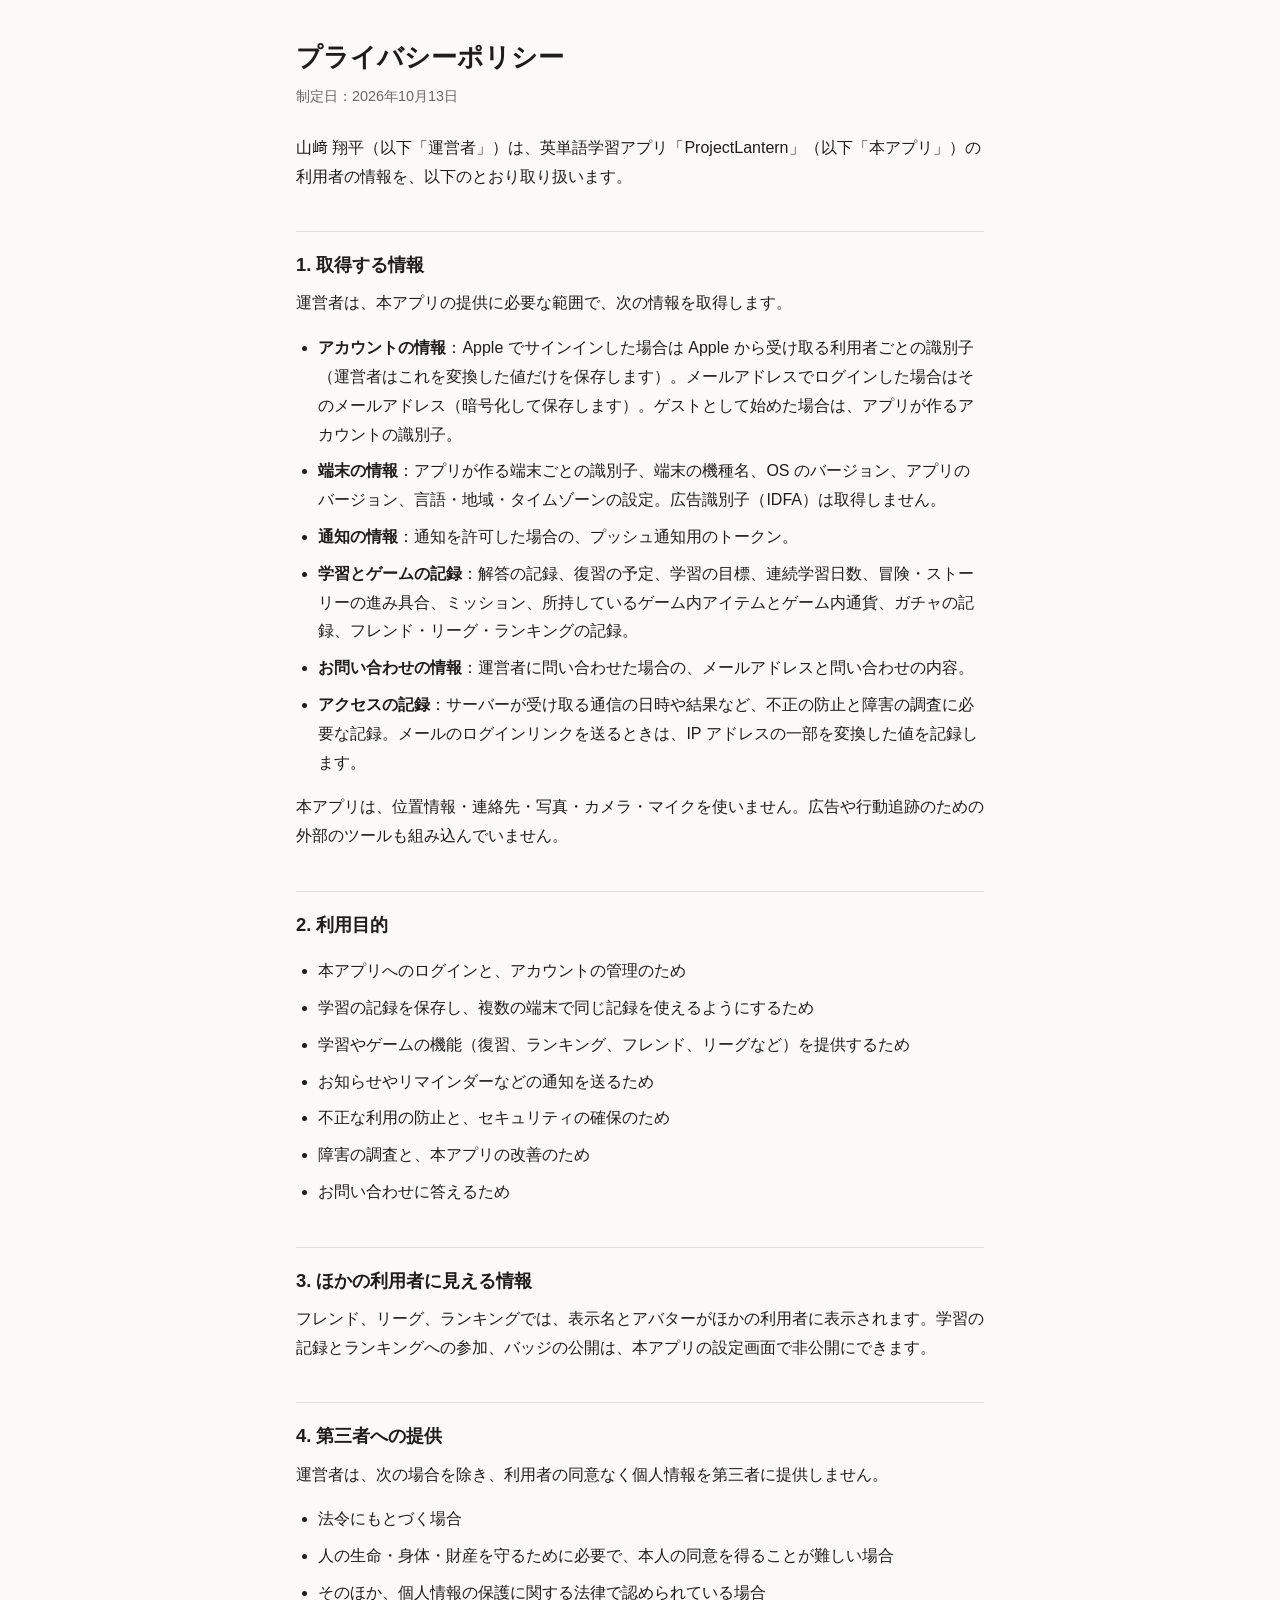
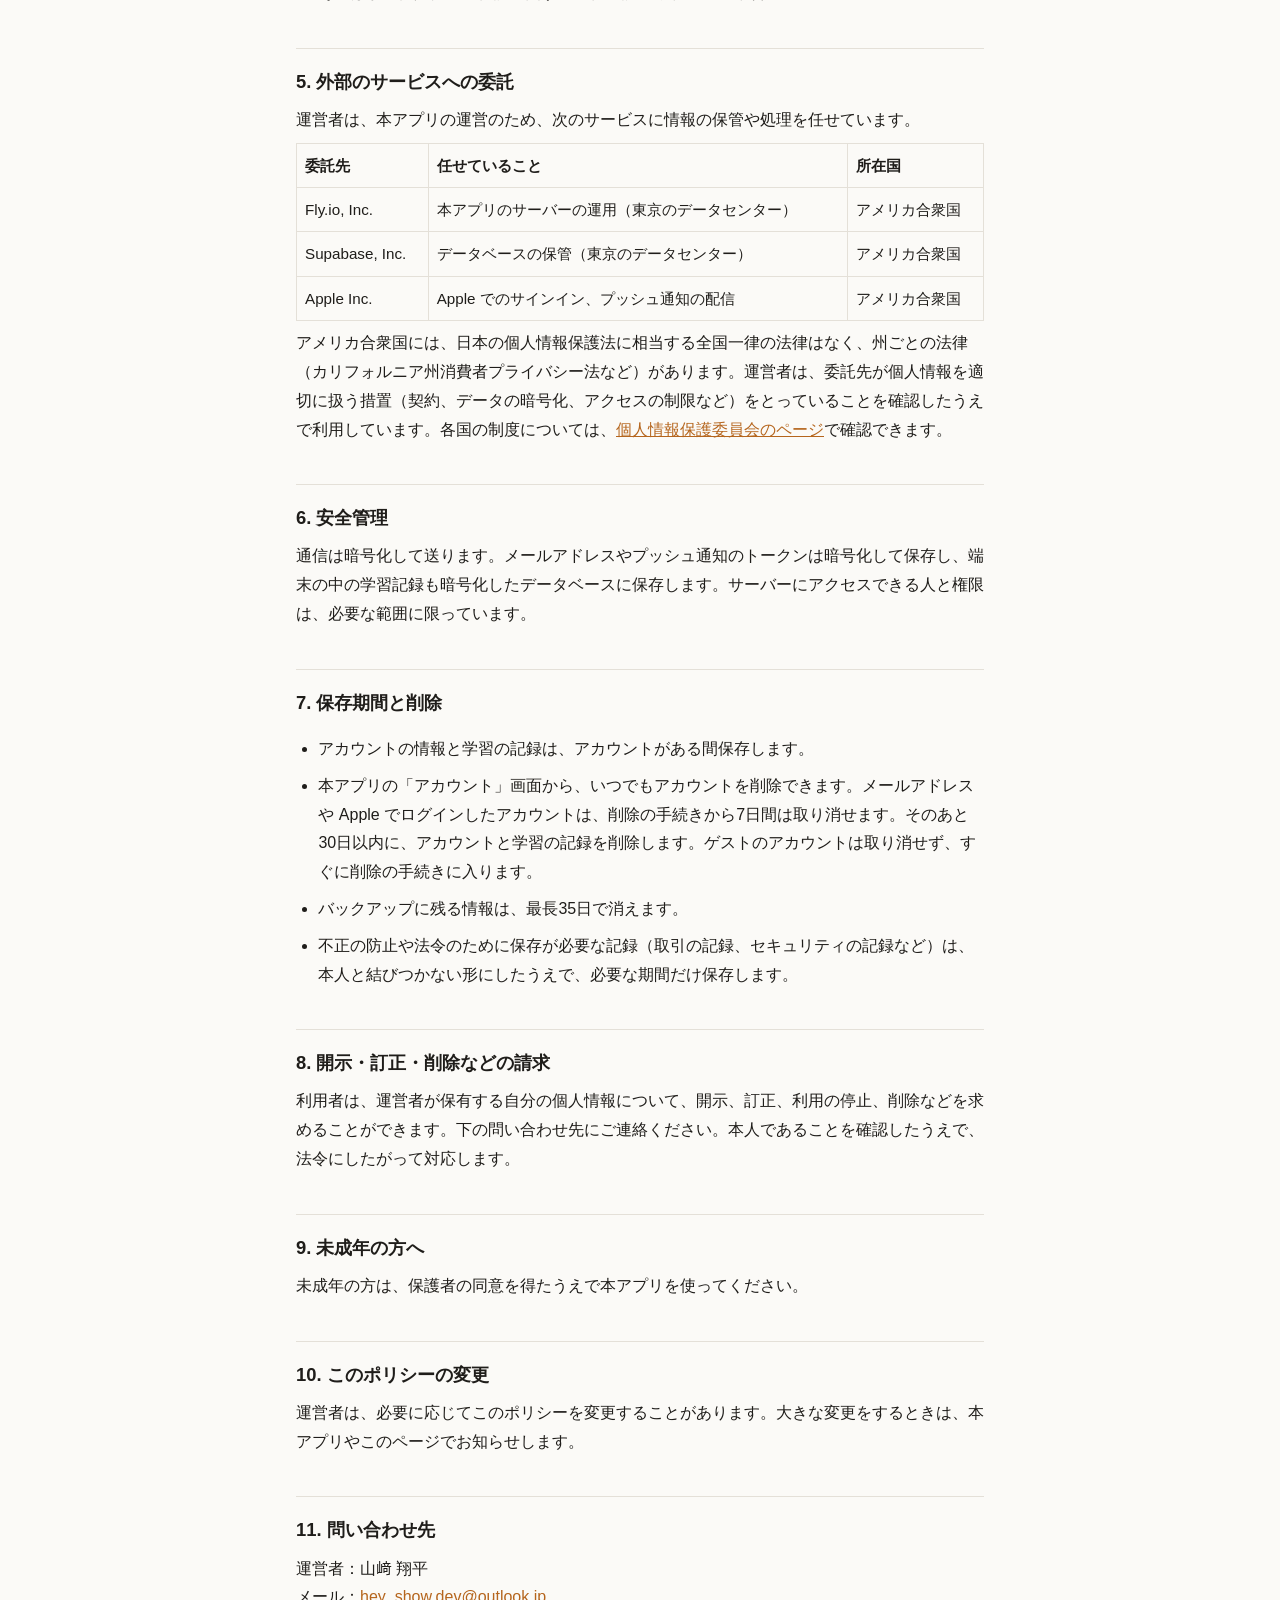
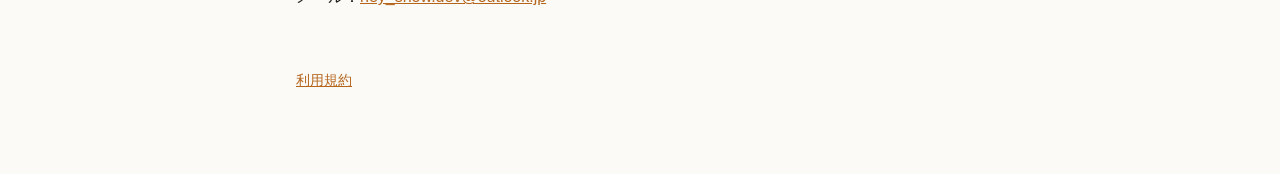
==== privacy.html @ fb2f6f98 "Add terms of service, privacy policy and support page" ====
<!doctype html>
<html lang="ja">
<head>
<meta charset="utf-8">
<meta name="viewport" content="width=device-width, initial-scale=1">
<title>プライバシーポリシー</title>
<link rel="stylesheet" href="style.css">
</head>
<body>
<main>
<h1>プライバシーポリシー</h1>
<p class="meta">制定日：2026年10月13日</p>

<p>山﨑 翔平（以下「運営者」）は、英単語学習アプリ「ProjectLantern」（以下「本アプリ」）の利用者の情報を、以下のとおり取り扱います。</p>

<h2>1. 取得する情報</h2>
<p>運営者は、本アプリの提供に必要な範囲で、次の情報を取得します。</p>
<ul>
  <li><strong>アカウントの情報</strong>：Apple でサインインした場合は Apple から受け取る利用者ごとの識別子（運営者はこれを変換した値だけを保存します）。メールアドレスでログインした場合はそのメールアドレス（暗号化して保存します）。ゲストとして始めた場合は、アプリが作るアカウントの識別子。</li>
  <li><strong>端末の情報</strong>：アプリが作る端末ごとの識別子、端末の機種名、OS のバージョン、アプリのバージョン、言語・地域・タイムゾーンの設定。広告識別子（IDFA）は取得しません。</li>
  <li><strong>通知の情報</strong>：通知を許可した場合の、プッシュ通知用のトークン。</li>
  <li><strong>学習とゲームの記録</strong>：解答の記録、復習の予定、学習の目標、連続学習日数、冒険・ストーリーの進み具合、ミッション、所持しているゲーム内アイテムとゲーム内通貨、ガチャの記録、フレンド・リーグ・ランキングの記録。</li>
  <li><strong>お問い合わせの情報</strong>：運営者に問い合わせた場合の、メールアドレスと問い合わせの内容。</li>
  <li><strong>アクセスの記録</strong>：サーバーが受け取る通信の日時や結果など、不正の防止と障害の調査に必要な記録。メールのログインリンクを送るときは、IP アドレスの一部を変換した値を記録します。</li>
</ul>
<p>本アプリは、位置情報・連絡先・写真・カメラ・マイクを使いません。広告や行動追跡のための外部のツールも組み込んでいません。</p>

<h2>2. 利用目的</h2>
<ul>
  <li>本アプリへのログインと、アカウントの管理のため</li>
  <li>学習の記録を保存し、複数の端末で同じ記録を使えるようにするため</li>
  <li>学習やゲームの機能（復習、ランキング、フレンド、リーグなど）を提供するため</li>
  <li>お知らせやリマインダーなどの通知を送るため</li>
  <li>不正な利用の防止と、セキュリティの確保のため</li>
  <li>障害の調査と、本アプリの改善のため</li>
  <li>お問い合わせに答えるため</li>
</ul>

<h2>3. ほかの利用者に見える情報</h2>
<p>フレンド、リーグ、ランキングでは、表示名とアバターがほかの利用者に表示されます。学習の記録とランキングへの参加、バッジの公開は、本アプリの設定画面で非公開にできます。</p>

<h2>4. 第三者への提供</h2>
<p>運営者は、次の場合を除き、利用者の同意なく個人情報を第三者に提供しません。</p>
<ul>
  <li>法令にもとづく場合</li>
  <li>人の生命・身体・財産を守るために必要で、本人の同意を得ることが難しい場合</li>
  <li>そのほか、個人情報の保護に関する法律で認められている場合</li>
</ul>

<h2>5. 外部のサービスへの委託</h2>
<p>運営者は、本アプリの運営のため、次のサービスに情報の保管や処理を任せています。</p>
<table>
  <tr><th>委託先</th><th>任せていること</th><th>所在国</th></tr>
  <tr><td>Fly.io, Inc.</td><td>本アプリのサーバーの運用（東京のデータセンター）</td><td>アメリカ合衆国</td></tr>
  <tr><td>Supabase, Inc.</td><td>データベースの保管（東京のデータセンター）</td><td>アメリカ合衆国</td></tr>
  <tr><td>Apple Inc.</td><td>Apple でのサインイン、プッシュ通知の配信</td><td>アメリカ合衆国</td></tr>
</table>
<p>アメリカ合衆国には、日本の個人情報保護法に相当する全国一律の法律はなく、州ごとの法律（カリフォルニア州消費者プライバシー法など）があります。運営者は、委託先が個人情報を適切に扱う措置（契約、データの暗号化、アクセスの制限など）をとっていることを確認したうえで利用しています。各国の制度については、<a href="https://www.ppc.go.jp/personalinfo/legal/kaiseihogohou/#gaikoku" rel="noopener">個人情報保護委員会のページ</a>で確認できます。</p>

<h2>6. 安全管理</h2>
<p>通信は暗号化して送ります。メールアドレスやプッシュ通知のトークンは暗号化して保存し、端末の中の学習記録も暗号化したデータベースに保存します。サーバーにアクセスできる人と権限は、必要な範囲に限っています。</p>

<h2>7. 保存期間と削除</h2>
<ul>
  <li>アカウントの情報と学習の記録は、アカウントがある間保存します。</li>
  <li>本アプリの「アカウント」画面から、いつでもアカウントを削除できます。メールアドレスや Apple でログインしたアカウントは、削除の手続きから7日間は取り消せます。そのあと30日以内に、アカウントと学習の記録を削除します。ゲストのアカウントは取り消せず、すぐに削除の手続きに入ります。</li>
  <li>バックアップに残る情報は、最長35日で消えます。</li>
  <li>不正の防止や法令のために保存が必要な記録（取引の記録、セキュリティの記録など）は、本人と結びつかない形にしたうえで、必要な期間だけ保存します。</li>
</ul>

<h2>8. 開示・訂正・削除などの請求</h2>
<p>利用者は、運営者が保有する自分の個人情報について、開示、訂正、利用の停止、削除などを求めることができます。下の問い合わせ先にご連絡ください。本人であることを確認したうえで、法令にしたがって対応します。</p>

<h2>9. 未成年の方へ</h2>
<p>未成年の方は、保護者の同意を得たうえで本アプリを使ってください。</p>

<h2>10. このポリシーの変更</h2>
<p>運営者は、必要に応じてこのポリシーを変更することがあります。大きな変更をするときは、本アプリやこのページでお知らせします。</p>

<h2>11. 問い合わせ先</h2>
<p>運営者：山﨑 翔平<br>
メール：<a href="mailto:hey_show.dev@outlook.jp">hey_show.dev@outlook.jp</a></p>

<footer><a href="terms.html">利用規約</a></footer>
</main>
</body>
</html>
---- style.css ----
:root {
  --bg: #fbfaf7;
  --text: #1f1d1a;
  --muted: #6b665e;
  --line: #e4e0d8;
  --accent: #b5651d;
}
@media (prefers-color-scheme: dark) {
  :root {
    --bg: #17161a;
    --text: #ecebe8;
    --muted: #a19d96;
    --line: #2f2d33;
    --accent: #f0a35e;
  }
}
* { box-sizing: border-box; }
body {
  margin: 0;
  background: var(--bg);
  color: var(--text);
  font-family: -apple-system, BlinkMacSystemFont, "Hiragino Sans", "Hiragino Kaku Gothic ProN", "Noto Sans JP", sans-serif;
  line-height: 1.8;
  font-size: 16px;
}
main { max-width: 720px; margin: 0 auto; padding: 40px 16px 80px; }
h1 { font-size: 1.6rem; line-height: 1.4; margin: 0 0 8px; }
h2 { font-size: 1.15rem; margin: 40px 0 8px; padding-top: 16px; border-top: 1px solid var(--line); }
p, li { margin: 8px 0; }
ul, ol { padding-left: 1.4em; }
.meta { color: var(--muted); font-size: 0.9rem; margin-bottom: 24px; }
a { color: var(--accent); }
table { border-collapse: collapse; width: 100%; font-size: 0.95rem; }
th, td { border: 1px solid var(--line); padding: 8px; text-align: left; vertical-align: top; }
footer { margin-top: 56px; color: var(--muted); font-size: 0.9rem; }
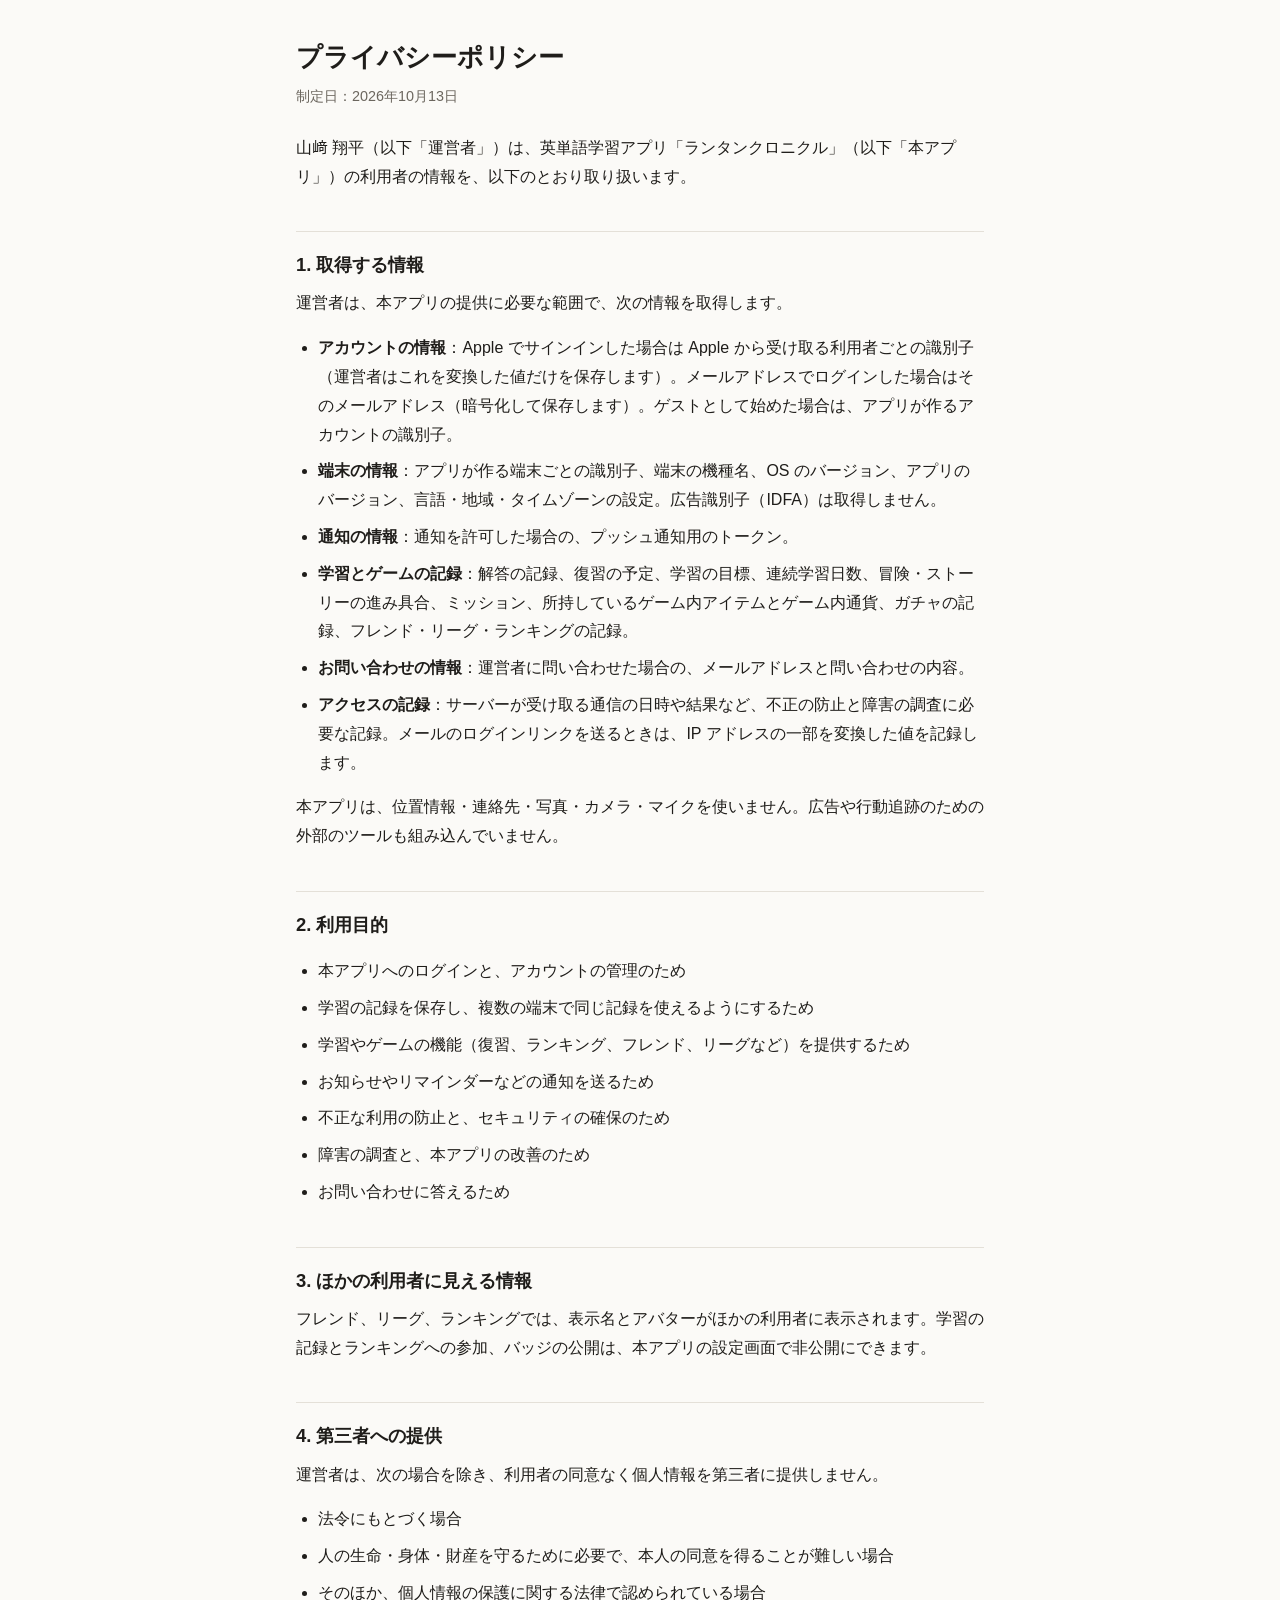
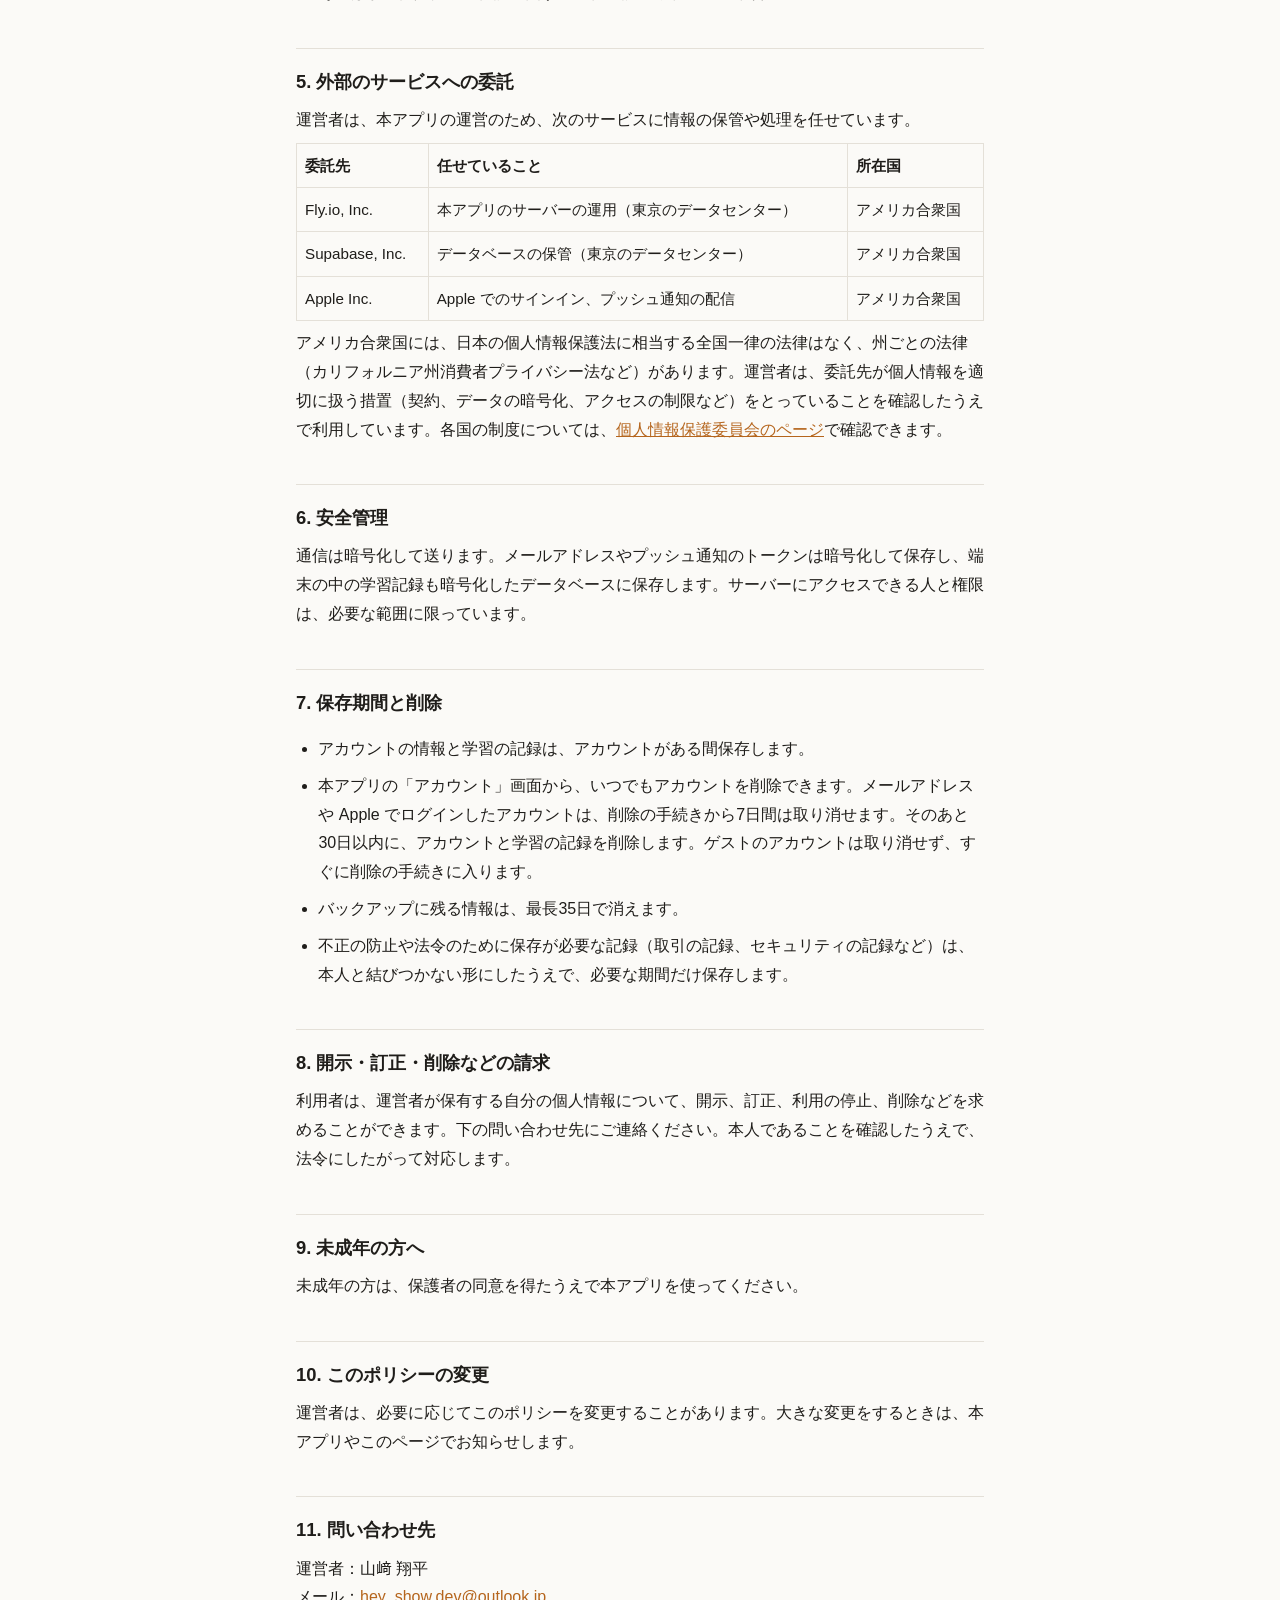
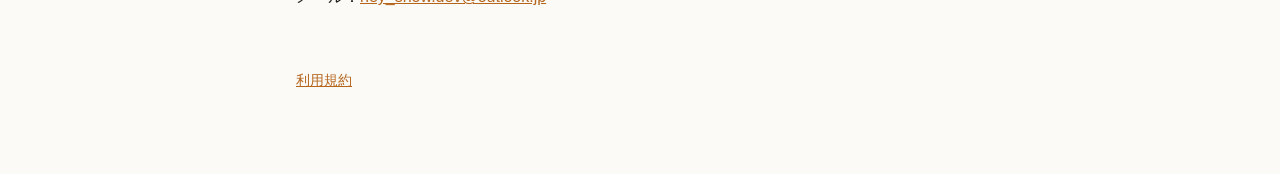
==== commit e75aef73: "Use the app name ランタンクロニクル" ====
--- a/privacy.html
+++ b/privacy.html
@@ -11,7 +11,7 @@
 <h1>プライバシーポリシー</h1>
 <p class="meta">制定日：2026年10月13日</p>
 
-<p>山﨑 翔平（以下「運営者」）は、英単語学習アプリ「ProjectLantern」（以下「本アプリ」）の利用者の情報を、以下のとおり取り扱います。</p>
+<p>山﨑 翔平（以下「運営者」）は、英単語学習アプリ「ランタンクロニクル」（以下「本アプリ」）の利用者の情報を、以下のとおり取り扱います。</p>
 
 <h2>1. 取得する情報</h2>
 <p>運営者は、本アプリの提供に必要な範囲で、次の情報を取得します。</p>
